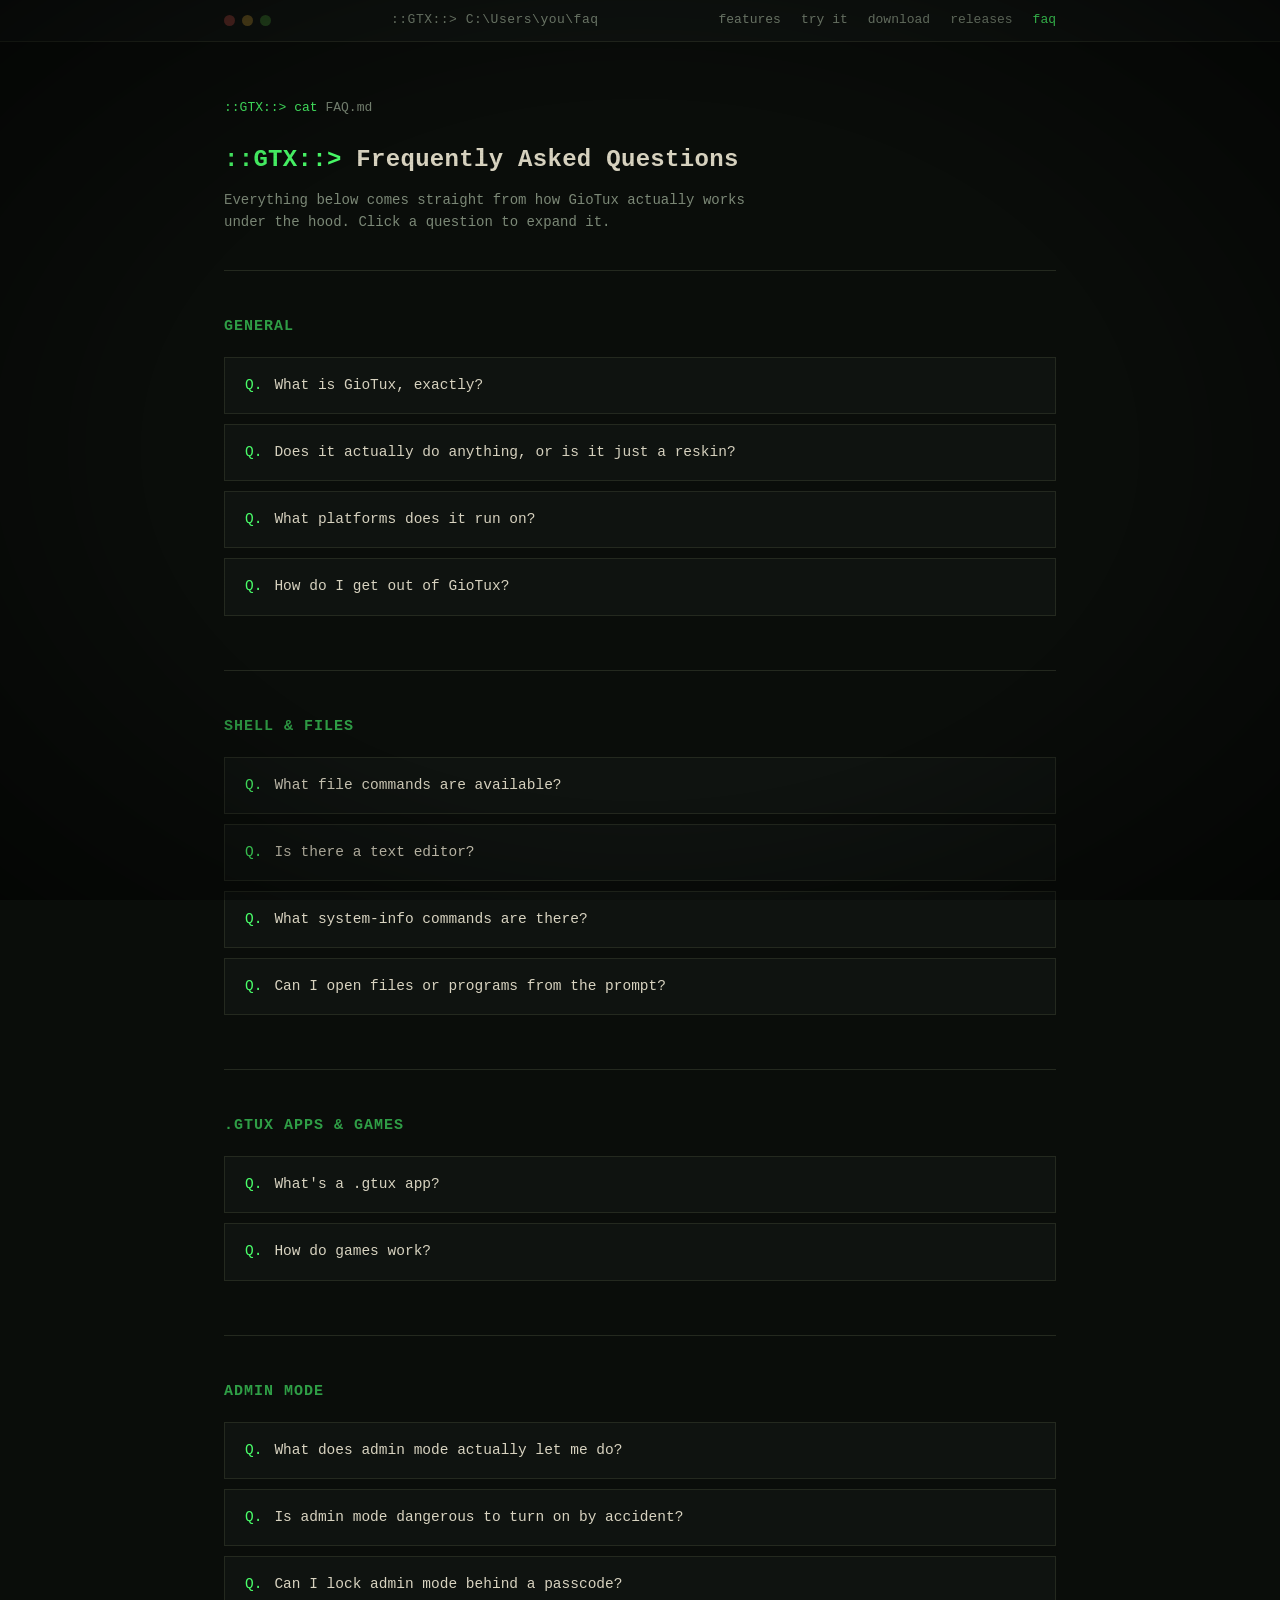
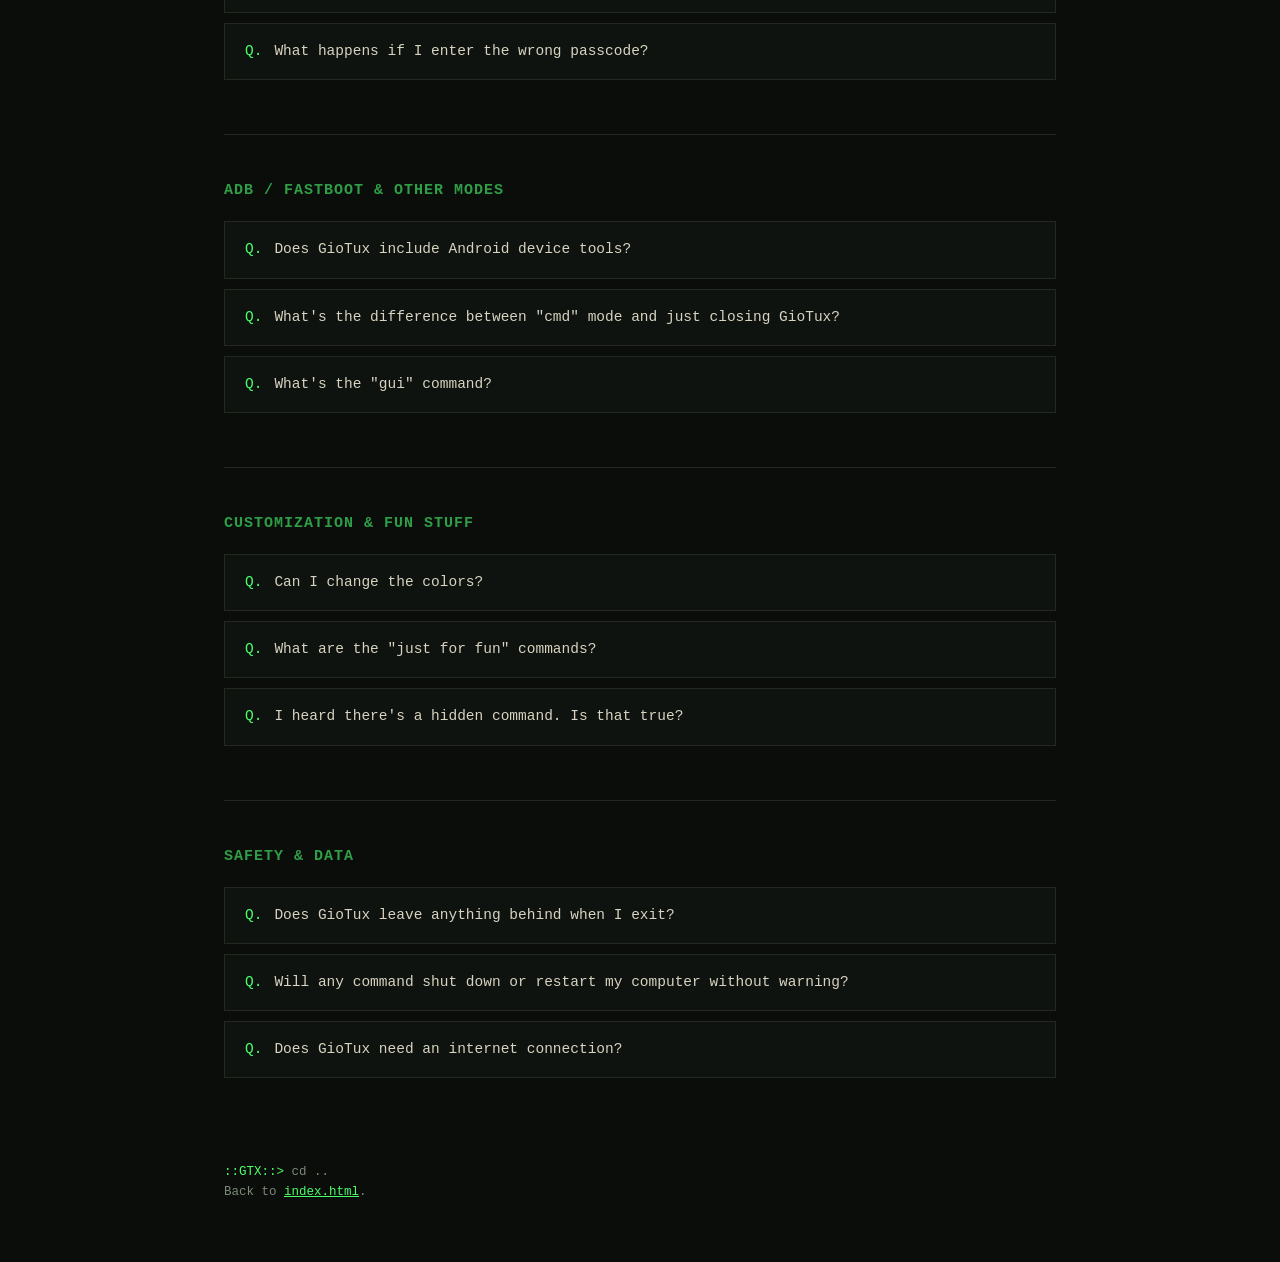
==== faq.html @ be6d0a7f "what" ====
<!DOCTYPE html>
<html lang="en">
<head>
<meta charset="UTF-8">
<meta name="viewport" content="width=device-width, initial-scale=1.0">
<title>GioTux — FAQ</title>
<style>
  :root{
    --bg: #0a0d0a;
    --bg-raised: #0f1310;
    --amber: #4aff6a;
    --amber-dim: #2f9e46;
    --amber-faint: #163c22;
    --green: #4aff6a;
    --text: #d8d3c0;
    --text-dim: #7d8a78;
    --line: #24291f;
    --danger: #ff5c4d;
    --mono: ui-monospace, "Cascadia Mono", "Cascadia Code", "SFMono-Regular", Consolas, "Liberation Mono", Menlo, monospace;
  }

  *{ box-sizing: border-box; }

  html{ scroll-behavior: smooth; }

  body{
    margin:0;
    background: var(--bg);
    color: var(--text);
    font-family: var(--mono);
    line-height: 1.6;
    overflow-x: hidden;
  }

  /* CRT scanline + vignette overlay */
  body::before{
    content:"";
    position: fixed; inset:0;
    pointer-events:none;
    z-index: 50;
    background: repeating-linear-gradient(
      to bottom,
      rgba(0,0,0,0) 0px,
      rgba(0,0,0,0) 2px,
      rgba(0,0,0,0.10) 3px
    );
    mix-blend-mode: multiply;
    opacity: 0.5;
  }
  body::after{
    content:"";
    position: fixed; inset:0;
    pointer-events:none;
    z-index: 49;
    background: radial-gradient(ellipse at center, rgba(0,0,0,0) 55%, rgba(0,0,0,0.55) 100%);
  }

  a{ color: var(--amber); }

  .wrap{
    max-width: 880px;
    margin: 0 auto;
    padding: 0 24px;
  }

  ::selection{ background: var(--amber); color: #04150a; }

  /* ---------- Top chrome bar ---------- */
  .chrome{
    border-bottom: 1px solid var(--line);
    background: var(--bg-raised);
    position: sticky;
    top:0;
    z-index: 40;
  }
  .chrome-inner{
    max-width: 880px;
    margin: 0 auto;
    padding: 10px 24px;
    display:flex;
    align-items:center;
    justify-content: space-between;
    font-size: 13px;
  }
  .chrome-dots{ display:flex; gap:7px; }
  .dot{ width:11px; height:11px; border-radius:50%; }
  .dot.r{ background:#5a2b26; }
  .dot.y{ background:#5a4a1e; }
  .dot.g{ background:#26491f; }
  .chrome-title{ color: var(--text-dim); letter-spacing: 0.5px; }
  .chrome-nav{ display:flex; gap:20px; }
  .chrome-nav a{ color: var(--text-dim); text-decoration:none; }
  .chrome-nav a:hover{ color: var(--amber); }
  .chrome-nav a.active{ color: var(--amber); }

  /* ---------- Page header ---------- */
  .pagehead{
    padding: 56px 0 36px;
    border-bottom: 1px solid var(--line);
  }
  .cmdline{
    font-size: 13px;
    color: var(--text-dim);
    margin-bottom: 22px;
  }
  .cmdline .p{ color: var(--green); }
  .cmdline .a{ color: var(--amber); }
  h1{
    font-size: 24px;
    font-weight: 600;
    color: var(--text);
    margin: 0 0 10px;
    letter-spacing: 0.3px;
  }
  h1 .prompt{ color: var(--green); }
  .lede{ color: var(--text-dim); font-size: 14px; max-width: 62ch; margin:0; }

  section{ padding: 44px 0; border-bottom: 1px solid var(--line); }
  section:last-of-type{ border-bottom:none; }
  h2{
    font-size: 15px;
    color: var(--amber-dim);
    text-transform: uppercase;
    letter-spacing: 1px;
    margin: 0 0 18px;
  }

  /* ---------- FAQ accordion ---------- */
  .faq-item{
    border: 1px solid var(--line);
    background: var(--bg-raised);
    margin-bottom: 10px;
  }
  .faq-item summary{
    cursor: pointer;
    list-style: none;
    padding: 16px 20px;
    font-size: 14.5px;
    color: var(--text);
    display:flex;
    align-items:center;
    gap: 12px;
  }
  .faq-item summary::-webkit-details-marker{ display:none; }
  .faq-item summary .q{ color: var(--green); flex-shrink:0; }
  .faq-item summary .arrow{
    margin-left: auto;
    color: var(--text-dim);
    transition: transform .15s ease;
    flex-shrink:0;
  }
  .faq-item[open] summary .arrow{ transform: rotate(90deg); color: var(--amber); }
  .faq-item summary:hover{ background: rgba(74,255,106,0.04); }
  .faq-item .a-body{
    padding: 0 20px 20px 20px;
    color: var(--text-dim);
    font-size: 13.5px;
    border-top: 1px solid var(--line);
    padding-top: 16px;
  }
  .faq-item .a-body p{ margin: 0 0 10px; }
  .faq-item .a-body p:last-child{ margin-bottom:0; }
  .faq-item .a-body code{
    color: var(--amber);
    background: rgba(74,255,106,0.06);
    padding: 1px 5px;
    border-radius: 2px;
    font-size: .92em;
  }
  .faq-item .a-body ul{ margin: 6px 0; padding-left: 20px; }
  .faq-item .a-body li{ margin: 4px 0; }

  footer{
    padding: 30px 0 60px;
    color: var(--text-dim);
    font-size: 12.5px;
  }
  footer .p{ color: var(--green); }

  @media (max-width: 620px){
    .faq-item summary{ font-size: 13.5px; }
  }
</style>
</head>
<body>

<div class="chrome">
  <div class="chrome-inner">
    <div class="chrome-dots"><span class="dot r"></span><span class="dot y"></span><span class="dot g"></span></div>
    <div class="chrome-title">::GTX::&gt; C:\Users\you\faq</div>
    <div class="chrome-nav">
      <a href="index.html#features">features</a>
      <a href="index.html#try">try it</a>
      <a href="index.html#download">download</a>
      <a href="releases.html">releases</a>
      <a href="faq.html" class="active">faq</a>
    </div>
  </div>
</div>

<div class="wrap">

  <section class="pagehead">
    <div class="cmdline"><span class="p">::GTX::&gt;</span> <span class="a">cat</span> FAQ.md</div>
    <h1><span class="prompt">::GTX::&gt;</span> Frequently Asked Questions</h1>
    <p class="lede">Everything below comes straight from how GioTux actually works under the hood. Click a question to expand it.</p>
  </section>

  <section>
    <h2>General</h2>

    <details class="faq-item">
      <summary><span class="q">Q.</span> What is GioTux, exactly?</summary>
      <div class="a-body">
        <p>GioTux is a single <code>.bat</code> file that turns Command Prompt into a themed, Linux-flavored shell. When you launch it, it boots like a small OS — mounting a "filesystem," loading "drivers," dropping a custom color theme, then expanding to fill the screen — and lands you on a <code>::GTX::&gt;</code> prompt.</p>
        <p>There's no virtual machine and nothing is replaced behind the scenes. It's still your real Command Prompt, running real commands against your real files and processes underneath the theme.</p>
      </div>
    </details>

    <details class="faq-item">
      <summary><span class="q">Q.</span> Does it actually do anything, or is it just a reskin?</summary>
      <div class="a-body">
        <p>It's a working shell, not just a paint job. Commands like <code>ls</code>, <code>cd</code>, <code>cat</code>, <code>grep</code>, <code>find</code>, <code>ps</code>, <code>kill</code>, <code>ipconfig</code>, and <code>df</code> all run against your actual system — they list real files, kill real processes, and read your real network config.</p>
      </div>
    </details>

    <details class="faq-item">
      <summary><span class="q">Q.</span> What platforms does it run on?</summary>
      <div class="a-body">
        <p>Windows only, since it's built entirely out of batch scripting plus a bit of PowerShell for extras (system info, the fullscreen switch, secure password prompts). Both come standard on any modern Windows install — nothing extra to install for the core shell.</p>
      </div>
    </details>

    <details class="faq-item">
      <summary><span class="q">Q.</span> How do I get out of GioTux?</summary>
      <div class="a-body">
        <p>Type <code>exit</code>. If you're in admin mode or DOS mode it drops you back to the normal prompt first; typing it again (or from the normal prompt) logs you out cleanly and closes the window. <code>shutdown</code> is a different, much more serious command — see below.</p>
      </div>
    </details>
  </section>

  <section>
    <h2>Shell &amp; files</h2>

    <details class="faq-item">
      <summary><span class="q">Q.</span> What file commands are available?</summary>
      <div class="a-body">
        <p>The core set covers everyday file work: <code>ls</code> / <code>list</code> (and <code>dir</code> for your current path), <code>pwd</code>, <code>cd</code>, <code>mkdir</code>, <code>rmdir</code> (add <code>-r</code> for non-empty folders), <code>touch</code>, <code>rm</code> (also supports <code>-r</code>), <code>cp</code>, <code>mv</code>, and <code>cat</code>.</p>
        <p>On top of that there's <code>grep [text] [file]</code> to search inside a file, <code>find [name]</code> to search by filename from the current directory down, and <code>history</code> to see what you've typed.</p>
      </div>
    </details>

    <details class="faq-item">
      <summary><span class="q">Q.</span> Is there a text editor?</summary>
      <div class="a-body">
        <p>Yes — <code>nano</code> or <code>vi</code> both open a bundled editor for the file you name. It needs a <code>nano.exe</code> sitting in a <code>nano\</code> folder next to GioTux; if it's missing, GioTux tells you instead of failing silently.</p>
      </div>
    </details>

    <details class="faq-item">
      <summary><span class="q">Q.</span> What system-info commands are there?</summary>
      <div class="a-body">
        <p><code>whoami</code>, <code>hostname</code>, <code>date</code>, and <code>uptime</code> give you the basics. <code>ps</code> lists running processes and <code>kill [PID]</code> stops one. <code>df</code> shows disk space, and <code>ping [host]</code> / <code>ipconfig</code> cover networking.</p>
        <p><code>ginfo</code> is the standout: a full-screen dashboard showing OS, hostname, terminal, user, CPU, GPU, and memory, plus a live ANSI color test — press ENTER to return to the shell.</p>
      </div>
    </details>

    <details class="faq-item">
      <summary><span class="q">Q.</span> Can I open files or programs from the prompt?</summary>
      <div class="a-body">
        <p><code>open [file or program]</code> launches it with whatever app Windows has set as the default — same as double-clicking it in Explorer.</p>
      </div>
    </details>
  </section>

  <section>
    <h2>.gtux apps &amp; games</h2>

    <details class="faq-item">
      <summary><span class="q">Q.</span> What's a .gtux app?</summary>
      <div class="a-body">
        <p>A tiny scripting format GioTux interprets line by line. It supports <code>echo</code>, <code>cls</code>, <code>title</code>, <code>color</code>, <code>wait</code>, <code>pause</code>, <code>cowsay</code>, <code>set</code> (variables), <code>calc</code>, <code>random</code>, <code>input</code>, conditional <code>if</code> statements with <code>goto</code>, and <code>exit</code> — enough to build a small branching program, not just a script that prints top to bottom.</p>
        <p>Run one with <code>run [appname]</code> (or just type the app's name directly), and see everything installed in the current folder or next to GioTux with <code>apps</code>.</p>
      </div>
    </details>

    <details class="faq-item">
      <summary><span class="q">Q.</span> How do games work?</summary>
      <div class="a-body">
        <p>Drop a batch-based game directly into a <code>games\</code> folder that sits next to <code>GioTux.bat</code> — GioTux creates that folder automatically if it doesn't exist. Then run it with <code>game [filename]</code>. It launches in its own separate console window, so it never touches GioTux's own shell, and it can only ever point at files that live directly inside <code>games\</code> — no paths, slashes, or drive letters allowed in the name.</p>
      </div>
    </details>
  </section>

  <section>
    <h2>Admin mode</h2>

    <details class="faq-item">
      <summary><span class="q">Q.</span> What does admin mode actually let me do?</summary>
      <div class="a-body">
        <p>Real system-level controls, gated behind a confirmation screen: restarting or shutting down the computer, locking the workstation, listing users, starting/stopping services, toggling the firewall, flushing DNS, resetting networking, kicking off a Defender scan, opening Windows Update, cleaning temp files, opening Event Viewer, forcing a Group Policy update, refreshing environment variables, checking disks, running <code>sfc /scannow</code> or DISM's <code>RestoreHealth</code>, and managing file ownership/permissions.</p>
        <p>Type <code>admin</code> to unlock it (after acknowledging a warning screen), or run <code>admin help</code> any time to see the full command list.</p>
      </div>
    </details>

    <details class="faq-item">
      <summary><span class="q">Q.</span> Is admin mode dangerous to turn on by accident?</summary>
      <div class="a-body">
        <p>It's built to make that hard. Entering it always shows a warning screen you have to explicitly accept, and if you've set a passcode (see below), that's required too. Individual destructive actions — like <code>shutdown</code>, disk repairs, or removing a passcode — ask for a separate confirmation on top of that. Nothing fires without you saying yes at least once, usually twice.</p>
      </div>
    </details>

    <details class="faq-item">
      <summary><span class="q">Q.</span> Can I lock admin mode behind a passcode?</summary>
      <div class="a-body">
        <p>Yes — <code>admin setpass</code> sets a password or PIN. It's encrypted with Windows' own Data Protection API and tied to your specific Windows user account, so the saved file can't be read or reused by anyone else, even on the same machine. The file is also locked down (hidden, read-only, delete-denied) and can only be changed or removed through <code>admin setpass</code> / <code>admin removepass</code> while already in admin mode.</p>
      </div>
    </details>

    <details class="faq-item">
      <summary><span class="q">Q.</span> What happens if I enter the wrong passcode?</summary>
      <div class="a-body">
        <p>You get three attempts. Get all three wrong and GioTux locks you out of admin mode for that session — no bypassing it from the shell.</p>
      </div>
    </details>
  </section>

  <section>
    <h2>ADB / Fastboot &amp; other modes</h2>

    <details class="faq-item">
      <summary><span class="q">Q.</span> Does GioTux include Android device tools?</summary>
      <div class="a-body">
        <p>Yes. Typing <code>adb</code> with no arguments drops you into a dedicated ADB/Fastboot console with its own prompt and <code>help</code> screen — commands like <code>devices</code>, <code>shell</code>, <code>install</code>, <code>uninstall</code>, <code>push</code>, <code>pull</code>, <code>reboot</code>, and <code>logcat</code>, plus <code>fastboot</code>-prefixed commands for flashing partitions, reading bootloader variables, and rebooting. You can also run a single command directly with <code>adb [args]</code> without entering the full mode.</p>
        <p>It looks for platform-tools in <code>C:\platform-tools</code>; if it's missing, GioTux tells you and opens the official Android developer download page.</p>
      </div>
    </details>

    <details class="faq-item">
      <summary><span class="q">Q.</span> What's the difference between "cmd" mode and just closing GioTux?</summary>
      <div class="a-body">
        <p><code>cmd</code> switches you into a real, unmodified black-and-white console — genuine DOS-style Command Prompt — while GioTux's own commands (<code>ls</code>, <code>ginfo</code>, <code>admin</code>, etc.) keep working alongside whatever native Windows commands you run. Typing <code>exit</code> from there brings back the themed prompt. It's a safety net for when you need the unmodified console without leaving GioTux entirely.</p>
      </div>
    </details>

    <details class="faq-item">
      <summary><span class="q">Q.</span> What's the "gui" command?</summary>
      <div class="a-body">
        <p><code>gui</code> launches a companion Python desktop app (<code>giotux_gui.py</code>) that's expected to sit next to <code>GioTux.bat</code>. It requires Python to be installed and on your PATH — GioTux checks for both and tells you plainly if either is missing rather than failing silently.</p>
      </div>
    </details>
  </section>

  <section>
    <h2>Customization &amp; fun stuff</h2>

    <details class="faq-item">
      <summary><span class="q">Q.</span> Can I change the colors?</summary>
      <div class="a-body">
        <p><code>customize</code> walks you through picking a background and text color from the standard 16-color console palette, and the choice is saved permanently to a small config file in your user profile — it's restored automatically every time you boot GioTux. Run <code>customize default</code> to reset back to the classic light-green-on-black look.</p>
      </div>
    </details>

    <details class="faq-item">
      <summary><span class="q">Q.</span> What are the "just for fun" commands?</summary>
      <div class="a-body">
        <ul>
          <li><code>cowsay [text]</code> — an ASCII cow says whatever you typed</li>
          <li><code>fortune</code> — a random developer-flavored fortune cookie</li>
          <li><code>matrix</code> — ambient falling-character rain in the terminal (Ctrl+C to stop)</li>
          <li><code>sudo [command]</code> — a harmless, joking "permission granted" wrapper</li>
          <li><code>hack [target]</code> — a fake, harmless "breach sequence" for laughs</li>
        </ul>
      </div>
    </details>

    <details class="faq-item">
      <summary><span class="q">Q.</span> I heard there's a hidden command. Is that true?</summary>
      <div class="a-body">
        <p>Yes — there's a secret easter egg triggered by a specific sequence typed at the prompt. We're not going to spoil it here. If you find it, you'll know.</p>
      </div>
    </details>
  </section>

  <section>
    <h2>Safety &amp; data</h2>

    <details class="faq-item">
      <summary><span class="q">Q.</span> Does GioTux leave anything behind when I exit?</summary>
      <div class="a-body">
        <p>Typing <code>exit</code> from the normal prompt logs out cleanly. The only thing that persists between sessions is the small color-preference file mentioned above (and, if you've set one, the encrypted admin passcode file) — both live quietly in your user profile.</p>
      </div>
    </details>

    <details class="faq-item">
      <summary><span class="q">Q.</span> Will any command shut down or restart my computer without warning?</summary>
      <div class="a-body">
        <p>No. The real <code>shutdown</code> command and admin mode's <code>restart</code>/<code>shutdown</code> subcommands all require you to type an explicit confirmation before anything happens. Nothing destructive fires without you confirming first.</p>
      </div>
    </details>

    <details class="faq-item">
      <summary><span class="q">Q.</span> Does GioTux need an internet connection?</summary>
      <div class="a-body">
        <p>No — the core shell works fully offline. A couple of specific commands reach out to the network on purpose: <code>ping</code> (obviously), the ADB download link if platform-tools isn't found, and the hidden easter egg's final step, which fetches a small ASCII animation if <code>curl</code> is available.</p>
      </div>
    </details>
  </section>

  <footer>
    <span class="p">::GTX::&gt;</span> cd ..<br>
    Back to <a href="index.html">index.html</a>.
  </footer>

</div>

</body>
</html>
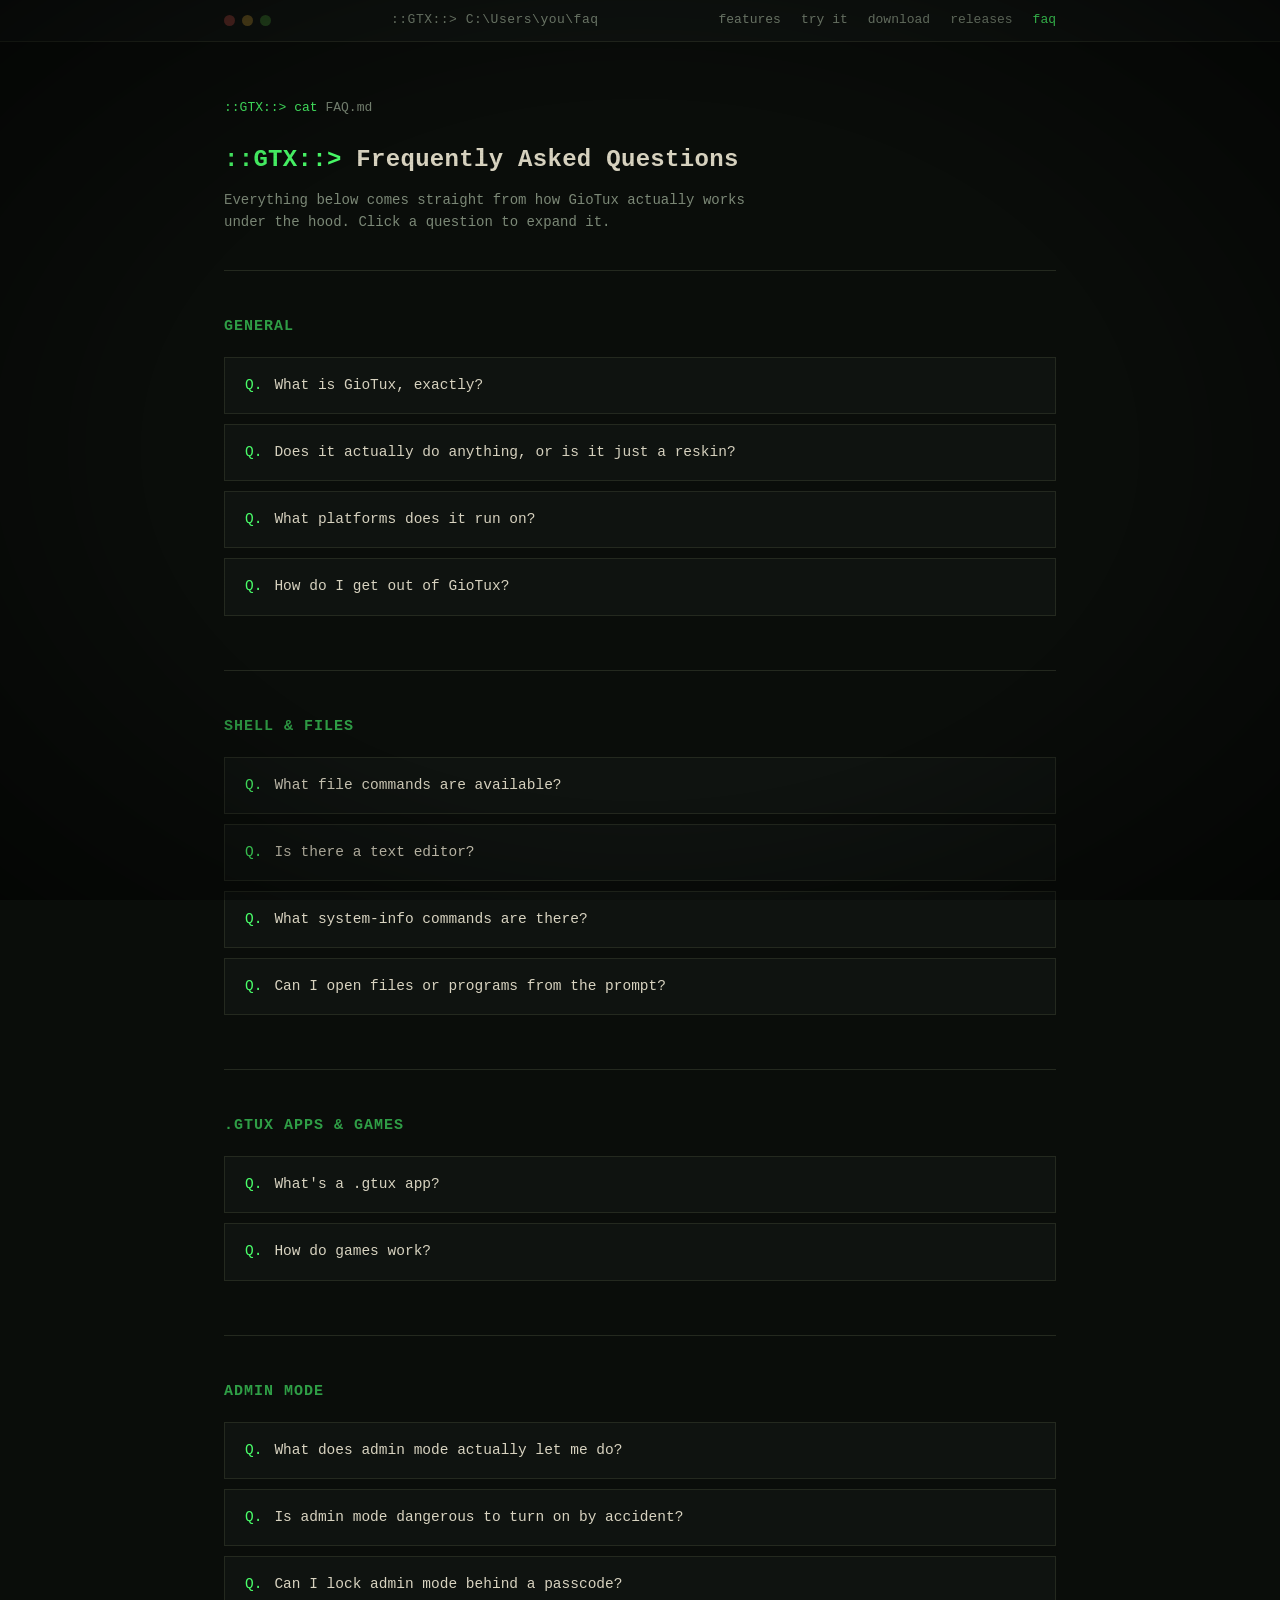
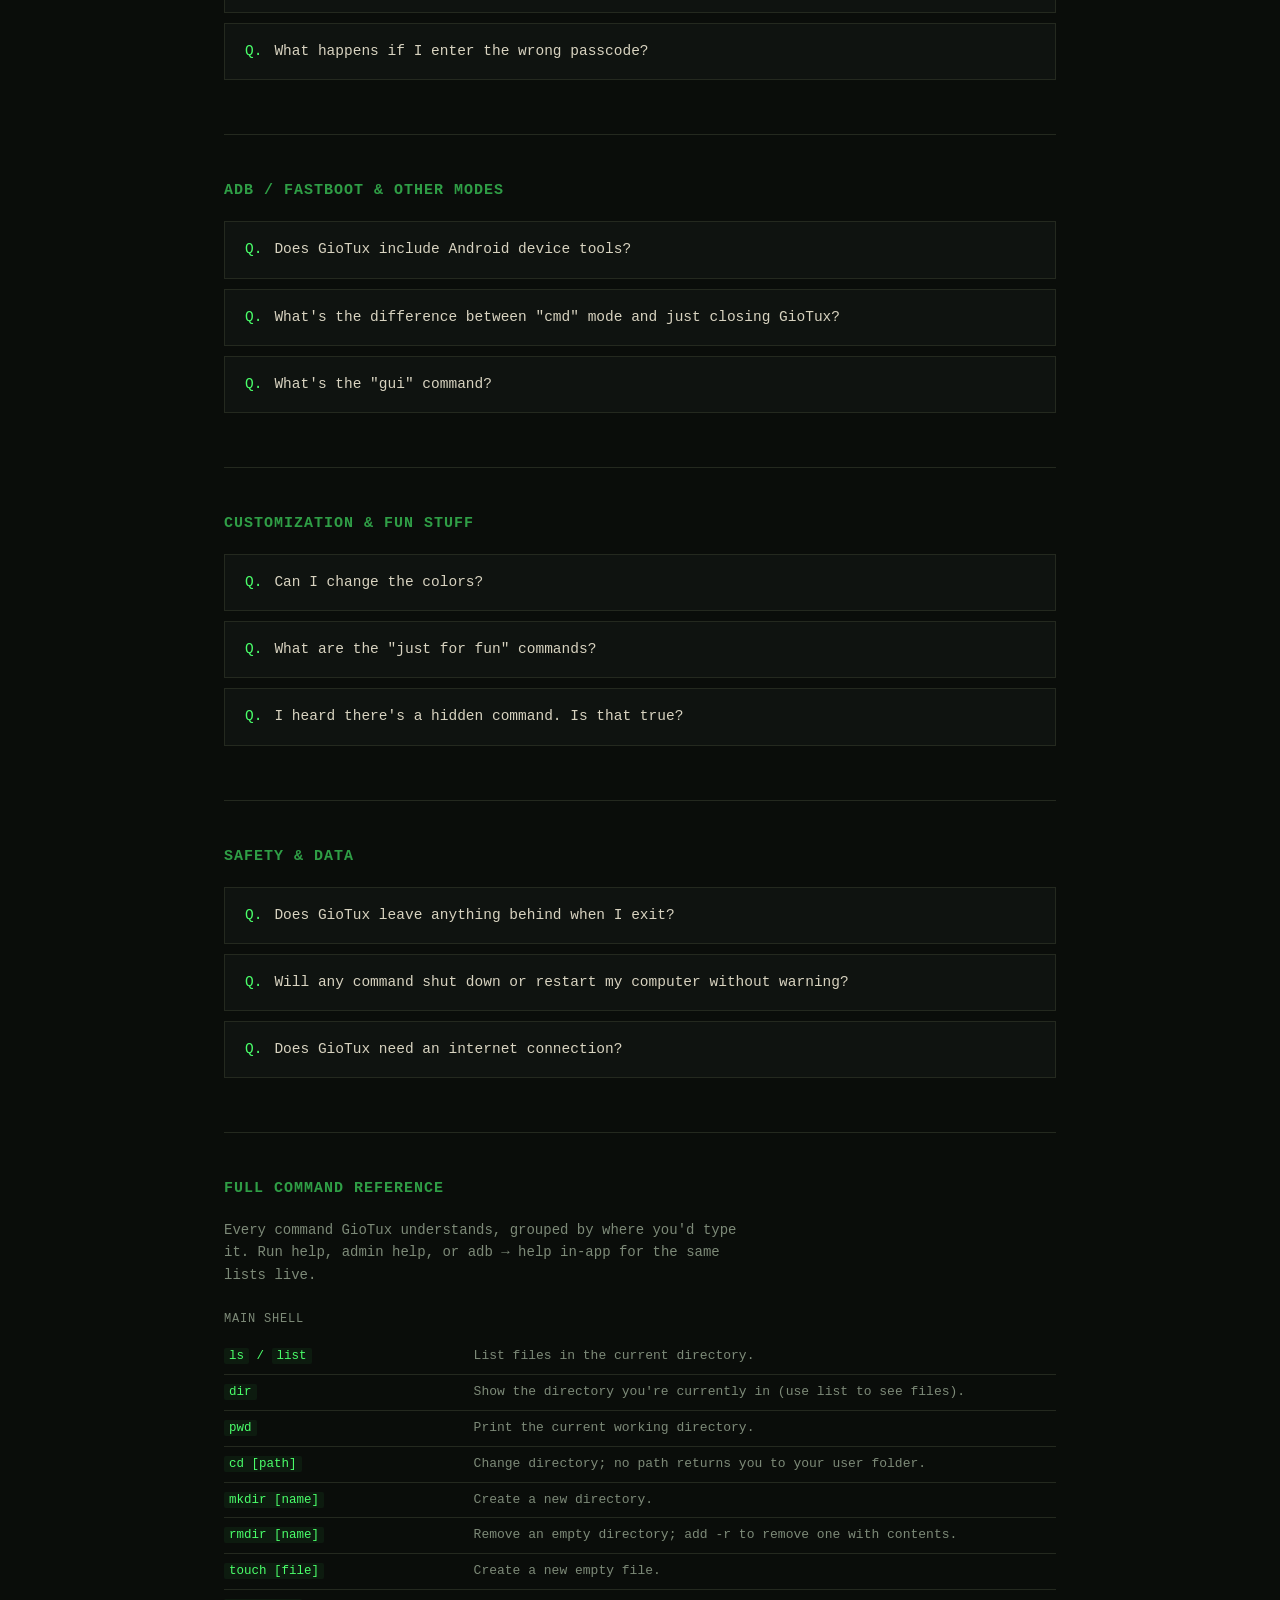
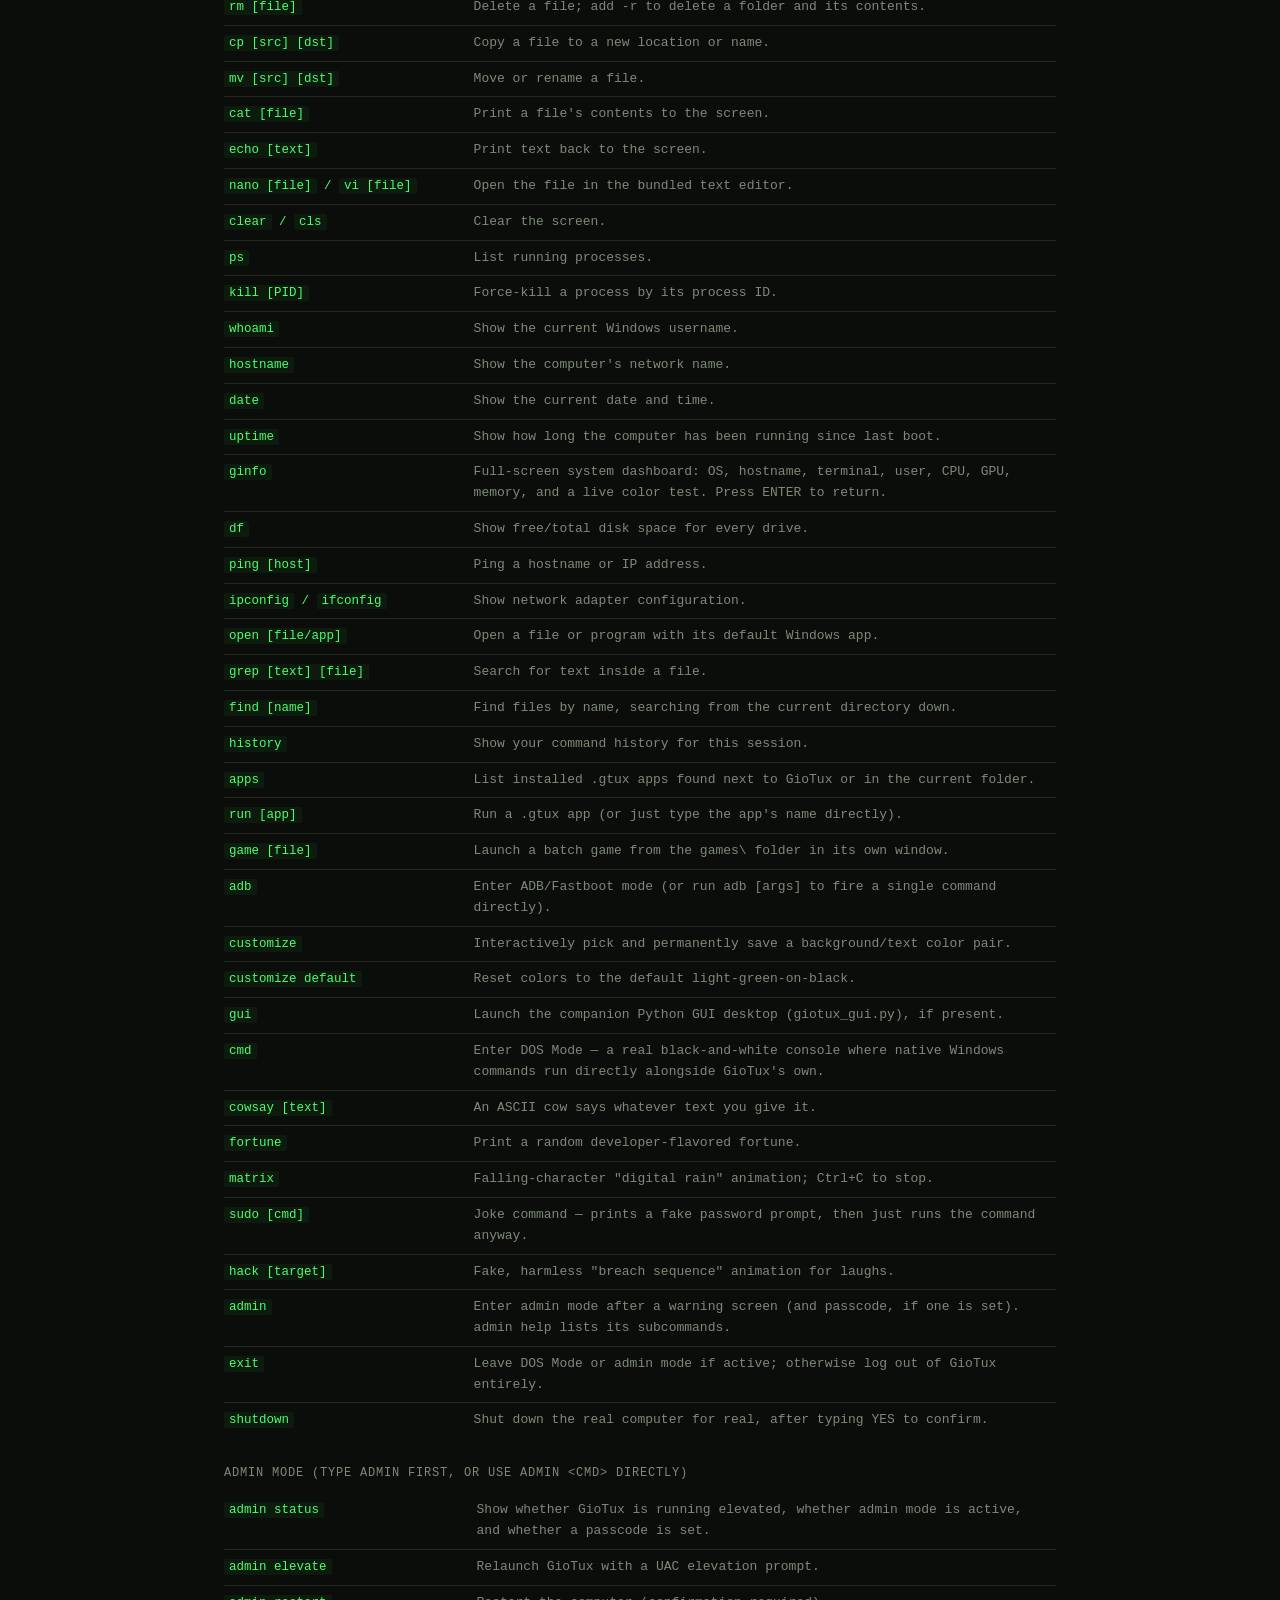
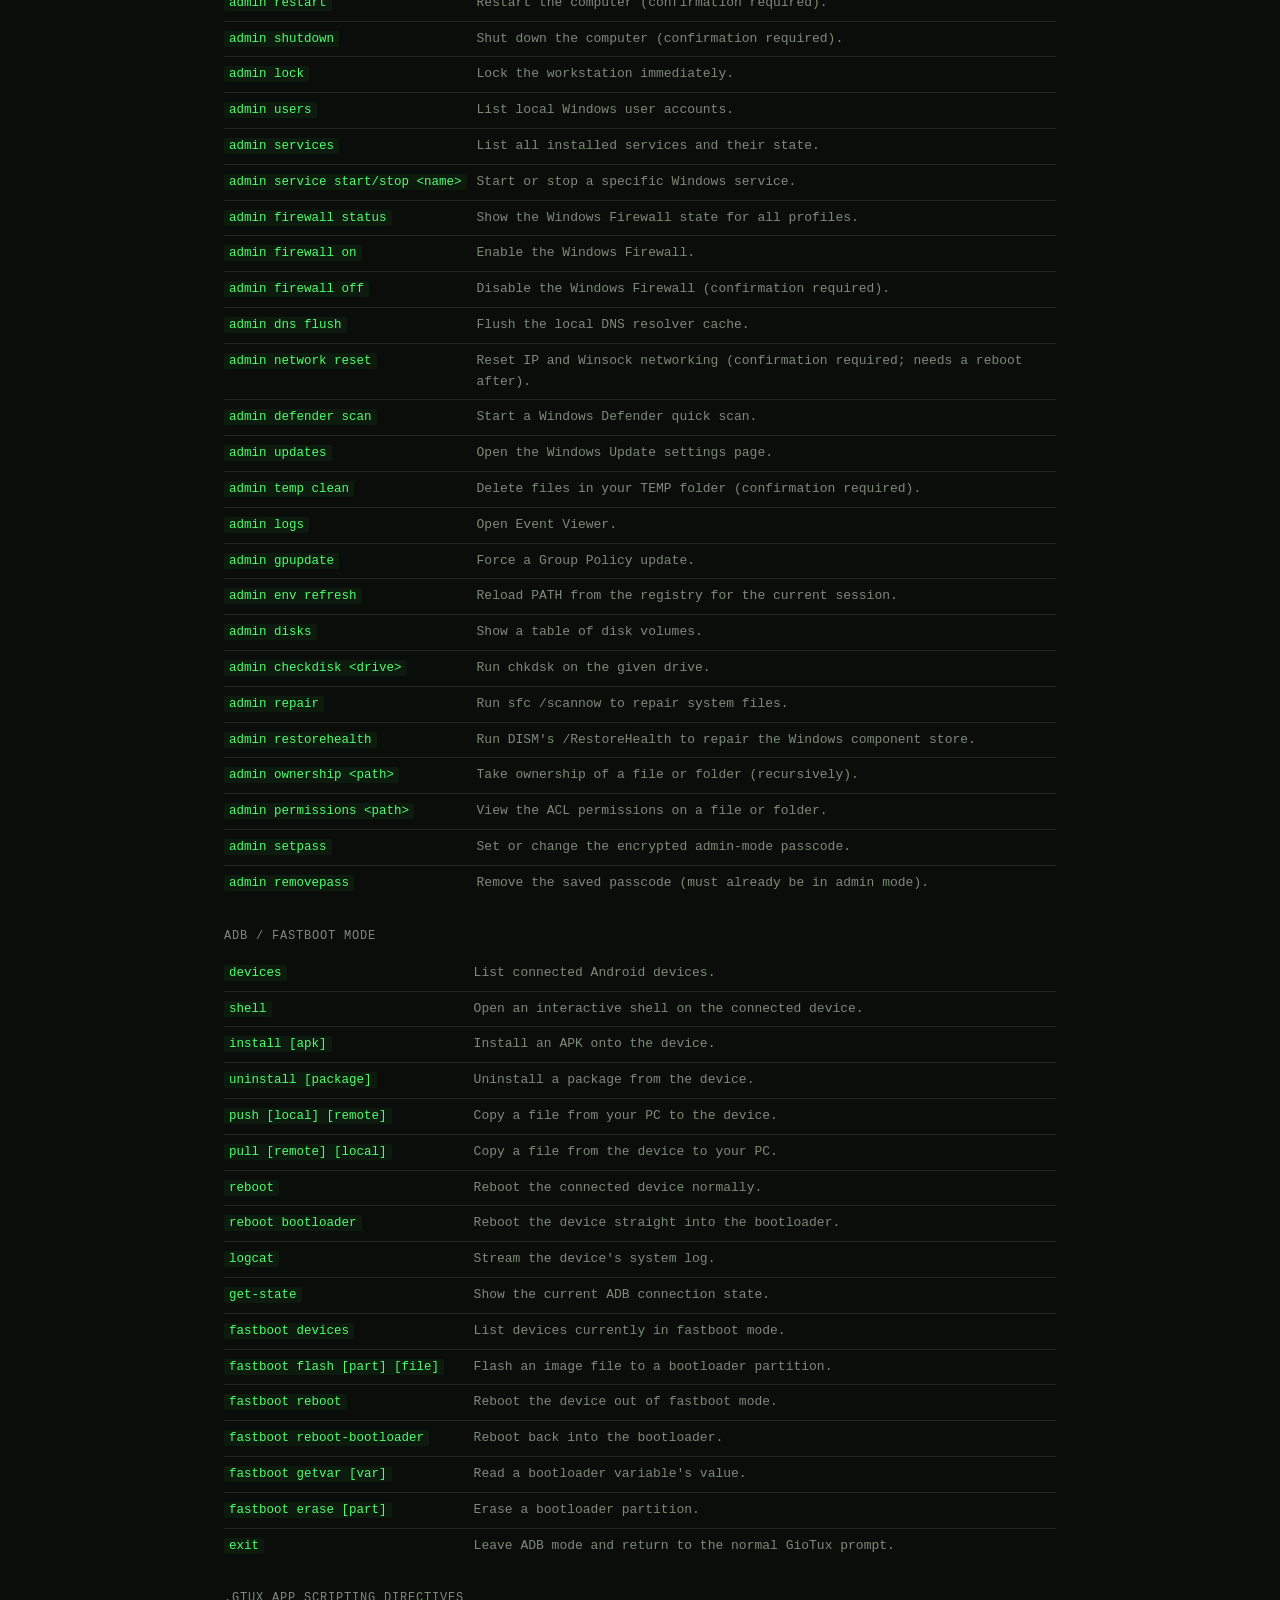
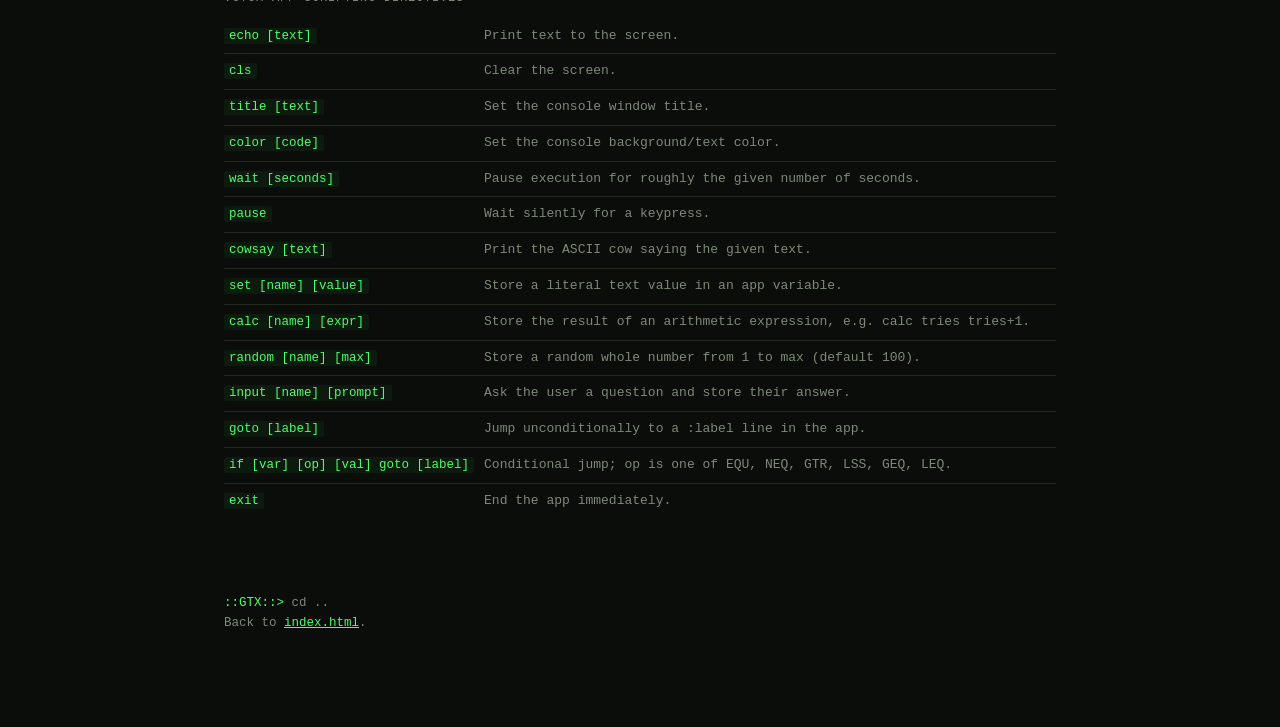
==== commit 04d91991: "what" ====
--- a/faq.html
+++ b/faq.html
@@ -170,6 +170,42 @@
   .faq-item .a-body ul{ margin: 6px 0; padding-left: 20px; }
   .faq-item .a-body li{ margin: 4px 0; }
 
+  /* ---------- Command reference table ---------- */
+  .ref-group{ margin-bottom: 26px; }
+  .ref-group:last-child{ margin-bottom:0; }
+  .ref-group h3{
+    font-size: 12px;
+    color: var(--text-dim);
+    text-transform: uppercase;
+    letter-spacing: 0.8px;
+    margin: 0 0 10px;
+    font-weight: 500;
+  }
+  table.ref{
+    width:100%;
+    border-collapse: collapse;
+    font-size: 13px;
+  }
+  table.ref tr{ border-bottom: 1px solid var(--line); }
+  table.ref tr:last-child{ border-bottom:none; }
+  table.ref td{
+    padding: 7px 10px 7px 0;
+    vertical-align: top;
+    color: var(--text-dim);
+  }
+  table.ref td.cmd{
+    width: 30%;
+    white-space: nowrap;
+    color: var(--amber);
+    font-size: 12.5px;
+  }
+  table.ref td.cmd code{
+    color: var(--amber);
+    background: rgba(74,255,106,0.06);
+    padding: 1px 5px;
+    border-radius: 2px;
+  }
+
   footer{
     padding: 30px 0 60px;
     color: var(--text-dim);
@@ -407,6 +443,137 @@
     </details>
   </section>
 
+  <section>
+    <h2>Full command reference</h2>
+    <p class="lede" style="margin-bottom:24px;">Every command GioTux understands, grouped by where you'd type it. Run <code>help</code>, <code>admin help</code>, or <code>adb</code> → <code>help</code> in-app for the same lists live.</p>
+
+    <div class="ref-group">
+      <h3>Main shell</h3>
+      <table class="ref">
+        <tr><td class="cmd"><code>ls</code> / <code>list</code></td><td>List files in the current directory.</td></tr>
+        <tr><td class="cmd"><code>dir</code></td><td>Show the directory you're currently in (use <code>list</code> to see files).</td></tr>
+        <tr><td class="cmd"><code>pwd</code></td><td>Print the current working directory.</td></tr>
+        <tr><td class="cmd"><code>cd [path]</code></td><td>Change directory; no path returns you to your user folder.</td></tr>
+        <tr><td class="cmd"><code>mkdir [name]</code></td><td>Create a new directory.</td></tr>
+        <tr><td class="cmd"><code>rmdir [name]</code></td><td>Remove an empty directory; add <code>-r</code> to remove one with contents.</td></tr>
+        <tr><td class="cmd"><code>touch [file]</code></td><td>Create a new empty file.</td></tr>
+        <tr><td class="cmd"><code>rm [file]</code></td><td>Delete a file; add <code>-r</code> to delete a folder and its contents.</td></tr>
+        <tr><td class="cmd"><code>cp [src] [dst]</code></td><td>Copy a file to a new location or name.</td></tr>
+        <tr><td class="cmd"><code>mv [src] [dst]</code></td><td>Move or rename a file.</td></tr>
+        <tr><td class="cmd"><code>cat [file]</code></td><td>Print a file's contents to the screen.</td></tr>
+        <tr><td class="cmd"><code>echo [text]</code></td><td>Print text back to the screen.</td></tr>
+        <tr><td class="cmd"><code>nano [file]</code> / <code>vi [file]</code></td><td>Open the file in the bundled text editor.</td></tr>
+        <tr><td class="cmd"><code>clear</code> / <code>cls</code></td><td>Clear the screen.</td></tr>
+        <tr><td class="cmd"><code>ps</code></td><td>List running processes.</td></tr>
+        <tr><td class="cmd"><code>kill [PID]</code></td><td>Force-kill a process by its process ID.</td></tr>
+        <tr><td class="cmd"><code>whoami</code></td><td>Show the current Windows username.</td></tr>
+        <tr><td class="cmd"><code>hostname</code></td><td>Show the computer's network name.</td></tr>
+        <tr><td class="cmd"><code>date</code></td><td>Show the current date and time.</td></tr>
+        <tr><td class="cmd"><code>uptime</code></td><td>Show how long the computer has been running since last boot.</td></tr>
+        <tr><td class="cmd"><code>ginfo</code></td><td>Full-screen system dashboard: OS, hostname, terminal, user, CPU, GPU, memory, and a live color test. Press ENTER to return.</td></tr>
+        <tr><td class="cmd"><code>df</code></td><td>Show free/total disk space for every drive.</td></tr>
+        <tr><td class="cmd"><code>ping [host]</code></td><td>Ping a hostname or IP address.</td></tr>
+        <tr><td class="cmd"><code>ipconfig</code> / <code>ifconfig</code></td><td>Show network adapter configuration.</td></tr>
+        <tr><td class="cmd"><code>open [file/app]</code></td><td>Open a file or program with its default Windows app.</td></tr>
+        <tr><td class="cmd"><code>grep [text] [file]</code></td><td>Search for text inside a file.</td></tr>
+        <tr><td class="cmd"><code>find [name]</code></td><td>Find files by name, searching from the current directory down.</td></tr>
+        <tr><td class="cmd"><code>history</code></td><td>Show your command history for this session.</td></tr>
+        <tr><td class="cmd"><code>apps</code></td><td>List installed <code>.gtux</code> apps found next to GioTux or in the current folder.</td></tr>
+        <tr><td class="cmd"><code>run [app]</code></td><td>Run a <code>.gtux</code> app (or just type the app's name directly).</td></tr>
+        <tr><td class="cmd"><code>game [file]</code></td><td>Launch a batch game from the <code>games\</code> folder in its own window.</td></tr>
+        <tr><td class="cmd"><code>adb</code></td><td>Enter ADB/Fastboot mode (or run <code>adb [args]</code> to fire a single command directly).</td></tr>
+        <tr><td class="cmd"><code>customize</code></td><td>Interactively pick and permanently save a background/text color pair.</td></tr>
+        <tr><td class="cmd"><code>customize default</code></td><td>Reset colors to the default light-green-on-black.</td></tr>
+        <tr><td class="cmd"><code>gui</code></td><td>Launch the companion Python GUI desktop (<code>giotux_gui.py</code>), if present.</td></tr>
+        <tr><td class="cmd"><code>cmd</code></td><td>Enter DOS Mode — a real black-and-white console where native Windows commands run directly alongside GioTux's own.</td></tr>
+        <tr><td class="cmd"><code>cowsay [text]</code></td><td>An ASCII cow says whatever text you give it.</td></tr>
+        <tr><td class="cmd"><code>fortune</code></td><td>Print a random developer-flavored fortune.</td></tr>
+        <tr><td class="cmd"><code>matrix</code></td><td>Falling-character "digital rain" animation; Ctrl+C to stop.</td></tr>
+        <tr><td class="cmd"><code>sudo [cmd]</code></td><td>Joke command — prints a fake password prompt, then just runs the command anyway.</td></tr>
+        <tr><td class="cmd"><code>hack [target]</code></td><td>Fake, harmless "breach sequence" animation for laughs.</td></tr>
+        <tr><td class="cmd"><code>admin</code></td><td>Enter admin mode after a warning screen (and passcode, if one is set). <code>admin help</code> lists its subcommands.</td></tr>
+        <tr><td class="cmd"><code>exit</code></td><td>Leave DOS Mode or admin mode if active; otherwise log out of GioTux entirely.</td></tr>
+        <tr><td class="cmd"><code>shutdown</code></td><td>Shut down the real computer for real, after typing YES to confirm.</td></tr>
+      </table>
+    </div>
+
+    <div class="ref-group">
+      <h3>Admin mode (type <code>admin</code> first, or use <code>admin &lt;cmd&gt;</code> directly)</h3>
+      <table class="ref">
+        <tr><td class="cmd"><code>admin status</code></td><td>Show whether GioTux is running elevated, whether admin mode is active, and whether a passcode is set.</td></tr>
+        <tr><td class="cmd"><code>admin elevate</code></td><td>Relaunch GioTux with a UAC elevation prompt.</td></tr>
+        <tr><td class="cmd"><code>admin restart</code></td><td>Restart the computer (confirmation required).</td></tr>
+        <tr><td class="cmd"><code>admin shutdown</code></td><td>Shut down the computer (confirmation required).</td></tr>
+        <tr><td class="cmd"><code>admin lock</code></td><td>Lock the workstation immediately.</td></tr>
+        <tr><td class="cmd"><code>admin users</code></td><td>List local Windows user accounts.</td></tr>
+        <tr><td class="cmd"><code>admin services</code></td><td>List all installed services and their state.</td></tr>
+        <tr><td class="cmd"><code>admin service start/stop &lt;name&gt;</code></td><td>Start or stop a specific Windows service.</td></tr>
+        <tr><td class="cmd"><code>admin firewall status</code></td><td>Show the Windows Firewall state for all profiles.</td></tr>
+        <tr><td class="cmd"><code>admin firewall on</code></td><td>Enable the Windows Firewall.</td></tr>
+        <tr><td class="cmd"><code>admin firewall off</code></td><td>Disable the Windows Firewall (confirmation required).</td></tr>
+        <tr><td class="cmd"><code>admin dns flush</code></td><td>Flush the local DNS resolver cache.</td></tr>
+        <tr><td class="cmd"><code>admin network reset</code></td><td>Reset IP and Winsock networking (confirmation required; needs a reboot after).</td></tr>
+        <tr><td class="cmd"><code>admin defender scan</code></td><td>Start a Windows Defender quick scan.</td></tr>
+        <tr><td class="cmd"><code>admin updates</code></td><td>Open the Windows Update settings page.</td></tr>
+        <tr><td class="cmd"><code>admin temp clean</code></td><td>Delete files in your TEMP folder (confirmation required).</td></tr>
+        <tr><td class="cmd"><code>admin logs</code></td><td>Open Event Viewer.</td></tr>
+        <tr><td class="cmd"><code>admin gpupdate</code></td><td>Force a Group Policy update.</td></tr>
+        <tr><td class="cmd"><code>admin env refresh</code></td><td>Reload PATH from the registry for the current session.</td></tr>
+        <tr><td class="cmd"><code>admin disks</code></td><td>Show a table of disk volumes.</td></tr>
+        <tr><td class="cmd"><code>admin checkdisk &lt;drive&gt;</code></td><td>Run <code>chkdsk</code> on the given drive.</td></tr>
+        <tr><td class="cmd"><code>admin repair</code></td><td>Run <code>sfc /scannow</code> to repair system files.</td></tr>
+        <tr><td class="cmd"><code>admin restorehealth</code></td><td>Run DISM's <code>/RestoreHealth</code> to repair the Windows component store.</td></tr>
+        <tr><td class="cmd"><code>admin ownership &lt;path&gt;</code></td><td>Take ownership of a file or folder (recursively).</td></tr>
+        <tr><td class="cmd"><code>admin permissions &lt;path&gt;</code></td><td>View the ACL permissions on a file or folder.</td></tr>
+        <tr><td class="cmd"><code>admin setpass</code></td><td>Set or change the encrypted admin-mode passcode.</td></tr>
+        <tr><td class="cmd"><code>admin removepass</code></td><td>Remove the saved passcode (must already be in admin mode).</td></tr>
+      </table>
+    </div>
+
+    <div class="ref-group">
+      <h3>ADB / Fastboot mode</h3>
+      <table class="ref">
+        <tr><td class="cmd"><code>devices</code></td><td>List connected Android devices.</td></tr>
+        <tr><td class="cmd"><code>shell</code></td><td>Open an interactive shell on the connected device.</td></tr>
+        <tr><td class="cmd"><code>install [apk]</code></td><td>Install an APK onto the device.</td></tr>
+        <tr><td class="cmd"><code>uninstall [package]</code></td><td>Uninstall a package from the device.</td></tr>
+        <tr><td class="cmd"><code>push [local] [remote]</code></td><td>Copy a file from your PC to the device.</td></tr>
+        <tr><td class="cmd"><code>pull [remote] [local]</code></td><td>Copy a file from the device to your PC.</td></tr>
+        <tr><td class="cmd"><code>reboot</code></td><td>Reboot the connected device normally.</td></tr>
+        <tr><td class="cmd"><code>reboot bootloader</code></td><td>Reboot the device straight into the bootloader.</td></tr>
+        <tr><td class="cmd"><code>logcat</code></td><td>Stream the device's system log.</td></tr>
+        <tr><td class="cmd"><code>get-state</code></td><td>Show the current ADB connection state.</td></tr>
+        <tr><td class="cmd"><code>fastboot devices</code></td><td>List devices currently in fastboot mode.</td></tr>
+        <tr><td class="cmd"><code>fastboot flash [part] [file]</code></td><td>Flash an image file to a bootloader partition.</td></tr>
+        <tr><td class="cmd"><code>fastboot reboot</code></td><td>Reboot the device out of fastboot mode.</td></tr>
+        <tr><td class="cmd"><code>fastboot reboot-bootloader</code></td><td>Reboot back into the bootloader.</td></tr>
+        <tr><td class="cmd"><code>fastboot getvar [var]</code></td><td>Read a bootloader variable's value.</td></tr>
+        <tr><td class="cmd"><code>fastboot erase [part]</code></td><td>Erase a bootloader partition.</td></tr>
+        <tr><td class="cmd"><code>exit</code></td><td>Leave ADB mode and return to the normal GioTux prompt.</td></tr>
+      </table>
+    </div>
+
+    <div class="ref-group">
+      <h3>.gtux app scripting directives</h3>
+      <table class="ref">
+        <tr><td class="cmd"><code>echo [text]</code></td><td>Print text to the screen.</td></tr>
+        <tr><td class="cmd"><code>cls</code></td><td>Clear the screen.</td></tr>
+        <tr><td class="cmd"><code>title [text]</code></td><td>Set the console window title.</td></tr>
+        <tr><td class="cmd"><code>color [code]</code></td><td>Set the console background/text color.</td></tr>
+        <tr><td class="cmd"><code>wait [seconds]</code></td><td>Pause execution for roughly the given number of seconds.</td></tr>
+        <tr><td class="cmd"><code>pause</code></td><td>Wait silently for a keypress.</td></tr>
+        <tr><td class="cmd"><code>cowsay [text]</code></td><td>Print the ASCII cow saying the given text.</td></tr>
+        <tr><td class="cmd"><code>set [name] [value]</code></td><td>Store a literal text value in an app variable.</td></tr>
+        <tr><td class="cmd"><code>calc [name] [expr]</code></td><td>Store the result of an arithmetic expression, e.g. <code>calc tries tries+1</code>.</td></tr>
+        <tr><td class="cmd"><code>random [name] [max]</code></td><td>Store a random whole number from 1 to <code>max</code> (default 100).</td></tr>
+        <tr><td class="cmd"><code>input [name] [prompt]</code></td><td>Ask the user a question and store their answer.</td></tr>
+        <tr><td class="cmd"><code>goto [label]</code></td><td>Jump unconditionally to a <code>:label</code> line in the app.</td></tr>
+        <tr><td class="cmd"><code>if [var] [op] [val] goto [label]</code></td><td>Conditional jump; <code>op</code> is one of EQU, NEQ, GTR, LSS, GEQ, LEQ.</td></tr>
+        <tr><td class="cmd"><code>exit</code></td><td>End the app immediately.</td></tr>
+      </table>
+    </div>
+  </section>
+
   <footer>
     <span class="p">::GTX::&gt;</span> cd ..<br>
     Back to <a href="index.html">index.html</a>.
